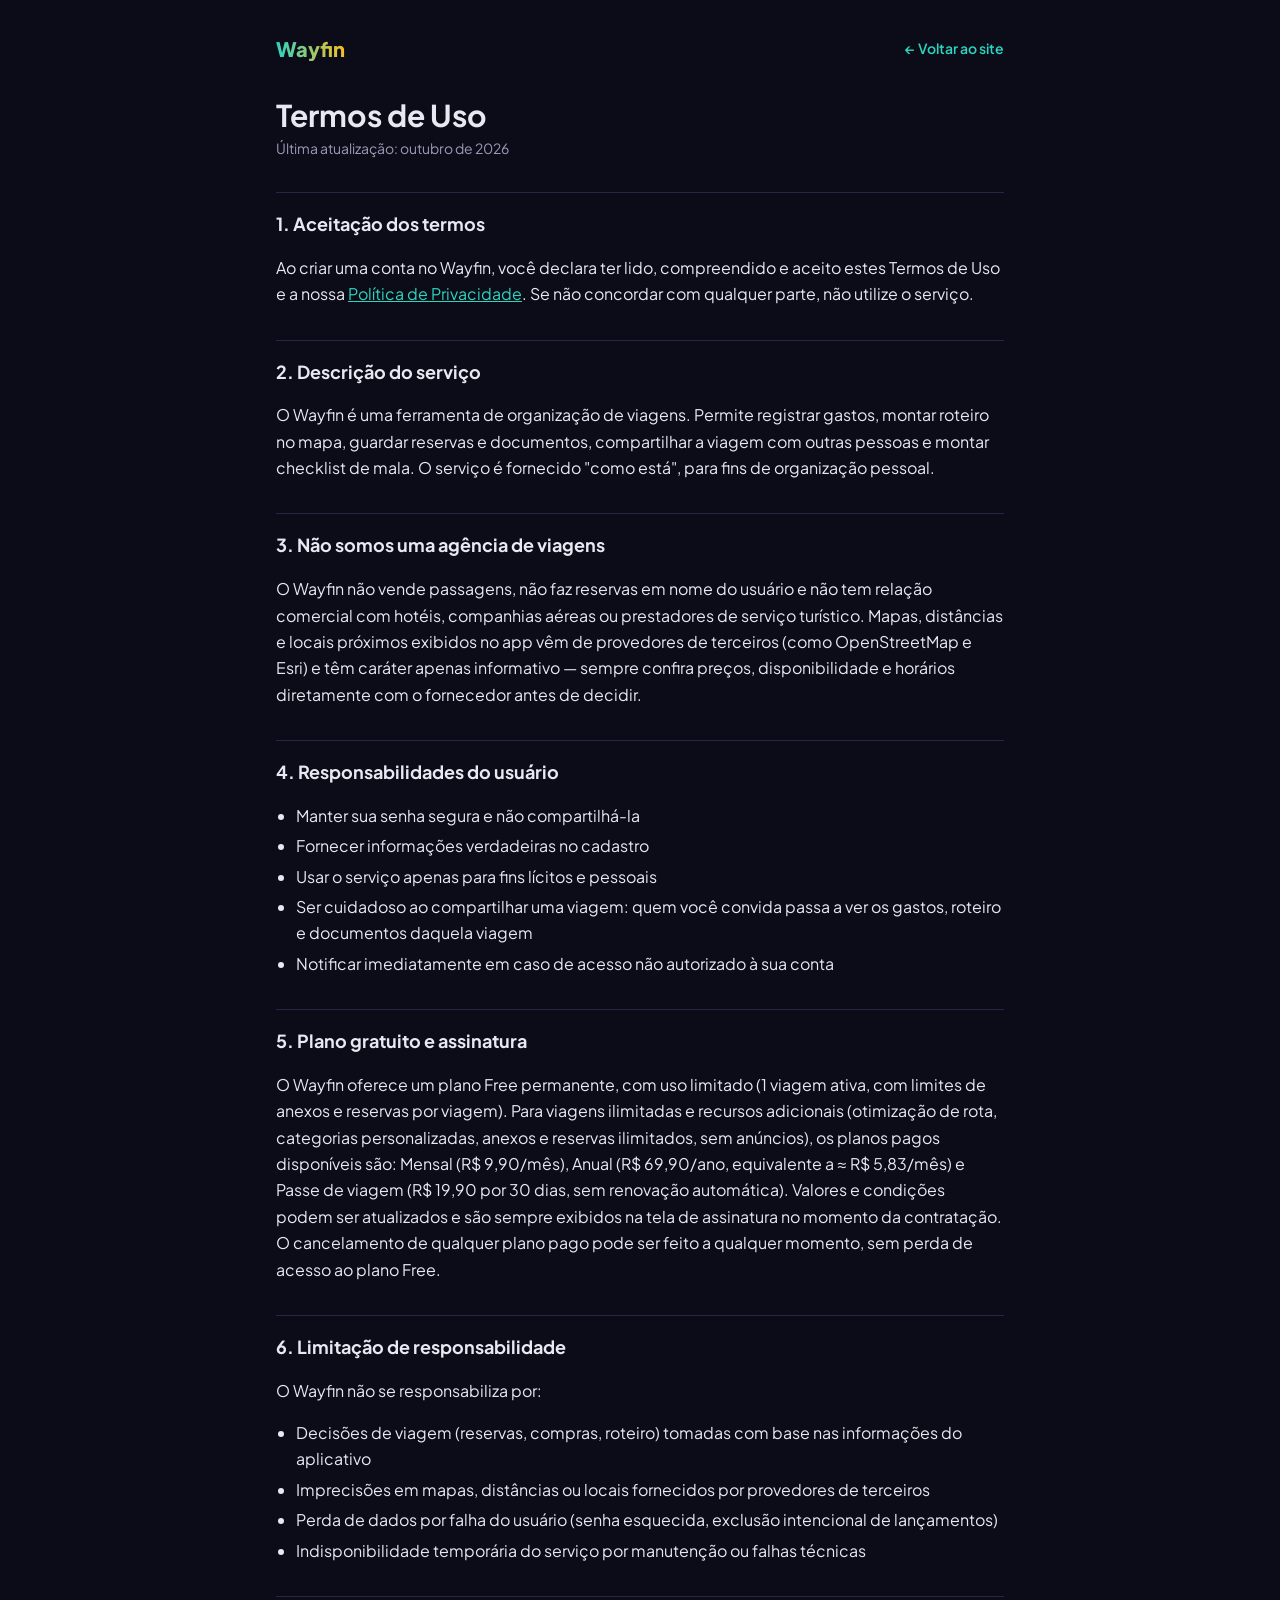
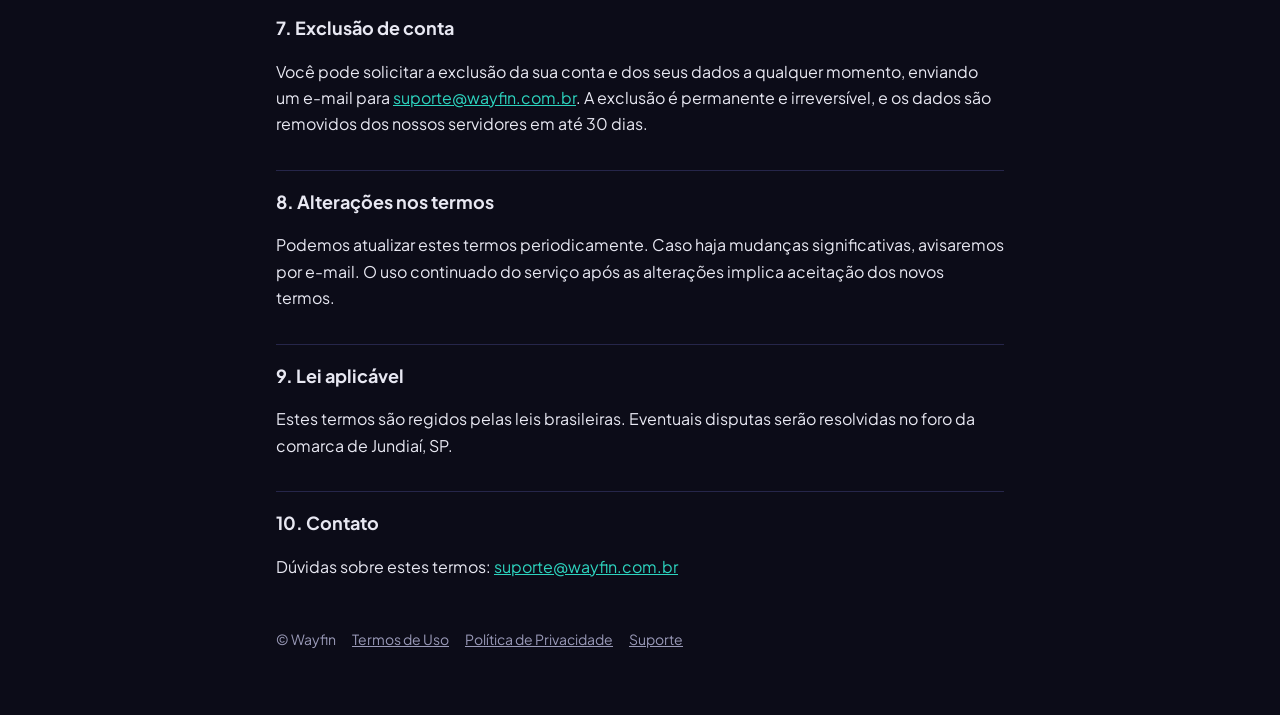
==== termos.html @ 3339730e "Add files via upload" ====
<!doctype html>
<html lang="pt-BR">
<head>
<meta charset="utf-8">
<meta name="viewport" content="width=device-width,initial-scale=1,viewport-fit=cover">
<meta name="theme-color" content="#0C0C18">
<title>Termos de Uso — Wayfin</title>
<meta name="description" content="Termos de Uso do Wayfin, ferramenta de organização de viagens.">
<link rel="canonical" href="https://wayfin.com.br/termos">
<link rel="preconnect" href="https://fonts.googleapis.com">
<link href="https://fonts.googleapis.com/css2?family=Plus+Jakarta+Sans:wght@400;600;800&display=swap" rel="stylesheet">
<style>
:root{--bg:#0C0C18;--sur:#14142a;--bor:#26264a;--tx:#e8e8f2;--mu:#9a9ab8;--teal:#2dd4bf;--amber:#fbbf24;--grd:linear-gradient(90deg,var(--teal),var(--amber))}
*{box-sizing:border-box}
body{margin:0;background:var(--bg);color:var(--tx);font:16px/1.65 'Plus Jakarta Sans',system-ui,sans-serif}
.wrap{max-width:760px;margin:0 auto;padding:32px 16px 64px}
header{display:flex;align-items:center;justify-content:space-between;gap:12px;margin-bottom:32px}
.brand{font-weight:800;font-size:20px;color:var(--tx);text-decoration:none}
.brand span{background:var(--grd);-webkit-background-clip:text;background-clip:text;color:transparent}
.back{color:var(--teal);text-decoration:none;font-weight:600;font-size:14px}
h1{font-size:30px;line-height:1.2;margin:0 0 4px}
.upd{color:var(--mu);font-size:14px;margin:0 0 28px}
h2{font-size:18px;margin:32px 0 8px;padding-top:16px;border-top:1px solid var(--bor)}
ul{padding-left:20px}
li{margin:4px 0}
a{color:var(--teal)}
footer{margin-top:48px;color:var(--mu);font-size:14px;display:flex;gap:16px;flex-wrap:wrap}
footer a{color:var(--mu)}
</style>
</head>
<body>
<div class="wrap">
<header>
  <a class="brand" href="/"><span>Wayfin</span></a>
  <a class="back" href="/">← Voltar ao site</a>
</header>

<h1>Termos de Uso</h1>
<p class="upd">Última atualização: outubro de 2026</p>

<h2>1. Aceitação dos termos</h2>
<p>Ao criar uma conta no Wayfin, você declara ter lido, compreendido e aceito estes Termos de Uso e a nossa <a href="/privacidade">Política de Privacidade</a>. Se não concordar com qualquer parte, não utilize o serviço.</p>

<h2>2. Descrição do serviço</h2>
<p>O Wayfin é uma ferramenta de organização de viagens. Permite registrar gastos, montar roteiro no mapa, guardar reservas e documentos, compartilhar a viagem com outras pessoas e montar checklist de mala. O serviço é fornecido "como está", para fins de organização pessoal.</p>

<h2>3. Não somos uma agência de viagens</h2>
<p>O Wayfin não vende passagens, não faz reservas em nome do usuário e não tem relação comercial com hotéis, companhias aéreas ou prestadores de serviço turístico. Mapas, distâncias e locais próximos exibidos no app vêm de provedores de terceiros (como OpenStreetMap e Esri) e têm caráter apenas informativo — sempre confira preços, disponibilidade e horários diretamente com o fornecedor antes de decidir.</p>

<h2>4. Responsabilidades do usuário</h2>
<ul>
  <li>Manter sua senha segura e não compartilhá-la</li>
  <li>Fornecer informações verdadeiras no cadastro</li>
  <li>Usar o serviço apenas para fins lícitos e pessoais</li>
  <li>Ser cuidadoso ao compartilhar uma viagem: quem você convida passa a ver os gastos, roteiro e documentos daquela viagem</li>
  <li>Notificar imediatamente em caso de acesso não autorizado à sua conta</li>
</ul>

<h2>5. Plano gratuito e assinatura</h2>
<p>O Wayfin oferece um plano Free permanente, com uso limitado (1 viagem ativa, com limites de anexos e reservas por viagem). Para viagens ilimitadas e recursos adicionais (otimização de rota, categorias personalizadas, anexos e reservas ilimitados, sem anúncios), os planos pagos disponíveis são: Mensal (R$ 9,90/mês), Anual (R$ 69,90/ano, equivalente a ≈ R$ 5,83/mês) e Passe de viagem (R$ 19,90 por 30 dias, sem renovação automática). Valores e condições podem ser atualizados e são sempre exibidos na tela de assinatura no momento da contratação. O cancelamento de qualquer plano pago pode ser feito a qualquer momento, sem perda de acesso ao plano Free.</p>

<h2>6. Limitação de responsabilidade</h2>
<p>O Wayfin não se responsabiliza por:</p>
<ul>
  <li>Decisões de viagem (reservas, compras, roteiro) tomadas com base nas informações do aplicativo</li>
  <li>Imprecisões em mapas, distâncias ou locais fornecidos por provedores de terceiros</li>
  <li>Perda de dados por falha do usuário (senha esquecida, exclusão intencional de lançamentos)</li>
  <li>Indisponibilidade temporária do serviço por manutenção ou falhas técnicas</li>
</ul>

<h2>7. Exclusão de conta</h2>
<p>Você pode solicitar a exclusão da sua conta e dos seus dados a qualquer momento, enviando um e-mail para <a href="mailto:suporte@wayfin.com.br">suporte@wayfin.com.br</a>. A exclusão é permanente e irreversível, e os dados são removidos dos nossos servidores em até 30 dias.</p>

<h2>8. Alterações nos termos</h2>
<p>Podemos atualizar estes termos periodicamente. Caso haja mudanças significativas, avisaremos por e-mail. O uso continuado do serviço após as alterações implica aceitação dos novos termos.</p>

<h2>9. Lei aplicável</h2>
<p>Estes termos são regidos pelas leis brasileiras. Eventuais disputas serão resolvidas no foro da comarca de Jundiaí, SP.</p>

<h2>10. Contato</h2>
<p>Dúvidas sobre estes termos: <a href="mailto:suporte@wayfin.com.br">suporte@wayfin.com.br</a></p>

<footer>
  <span>© Wayfin</span>
  <a href="/termos">Termos de Uso</a>
  <a href="/privacidade">Política de Privacidade</a>
  <a href="mailto:suporte@wayfin.com.br">Suporte</a>
</footer>
</div>
</body>
</html>
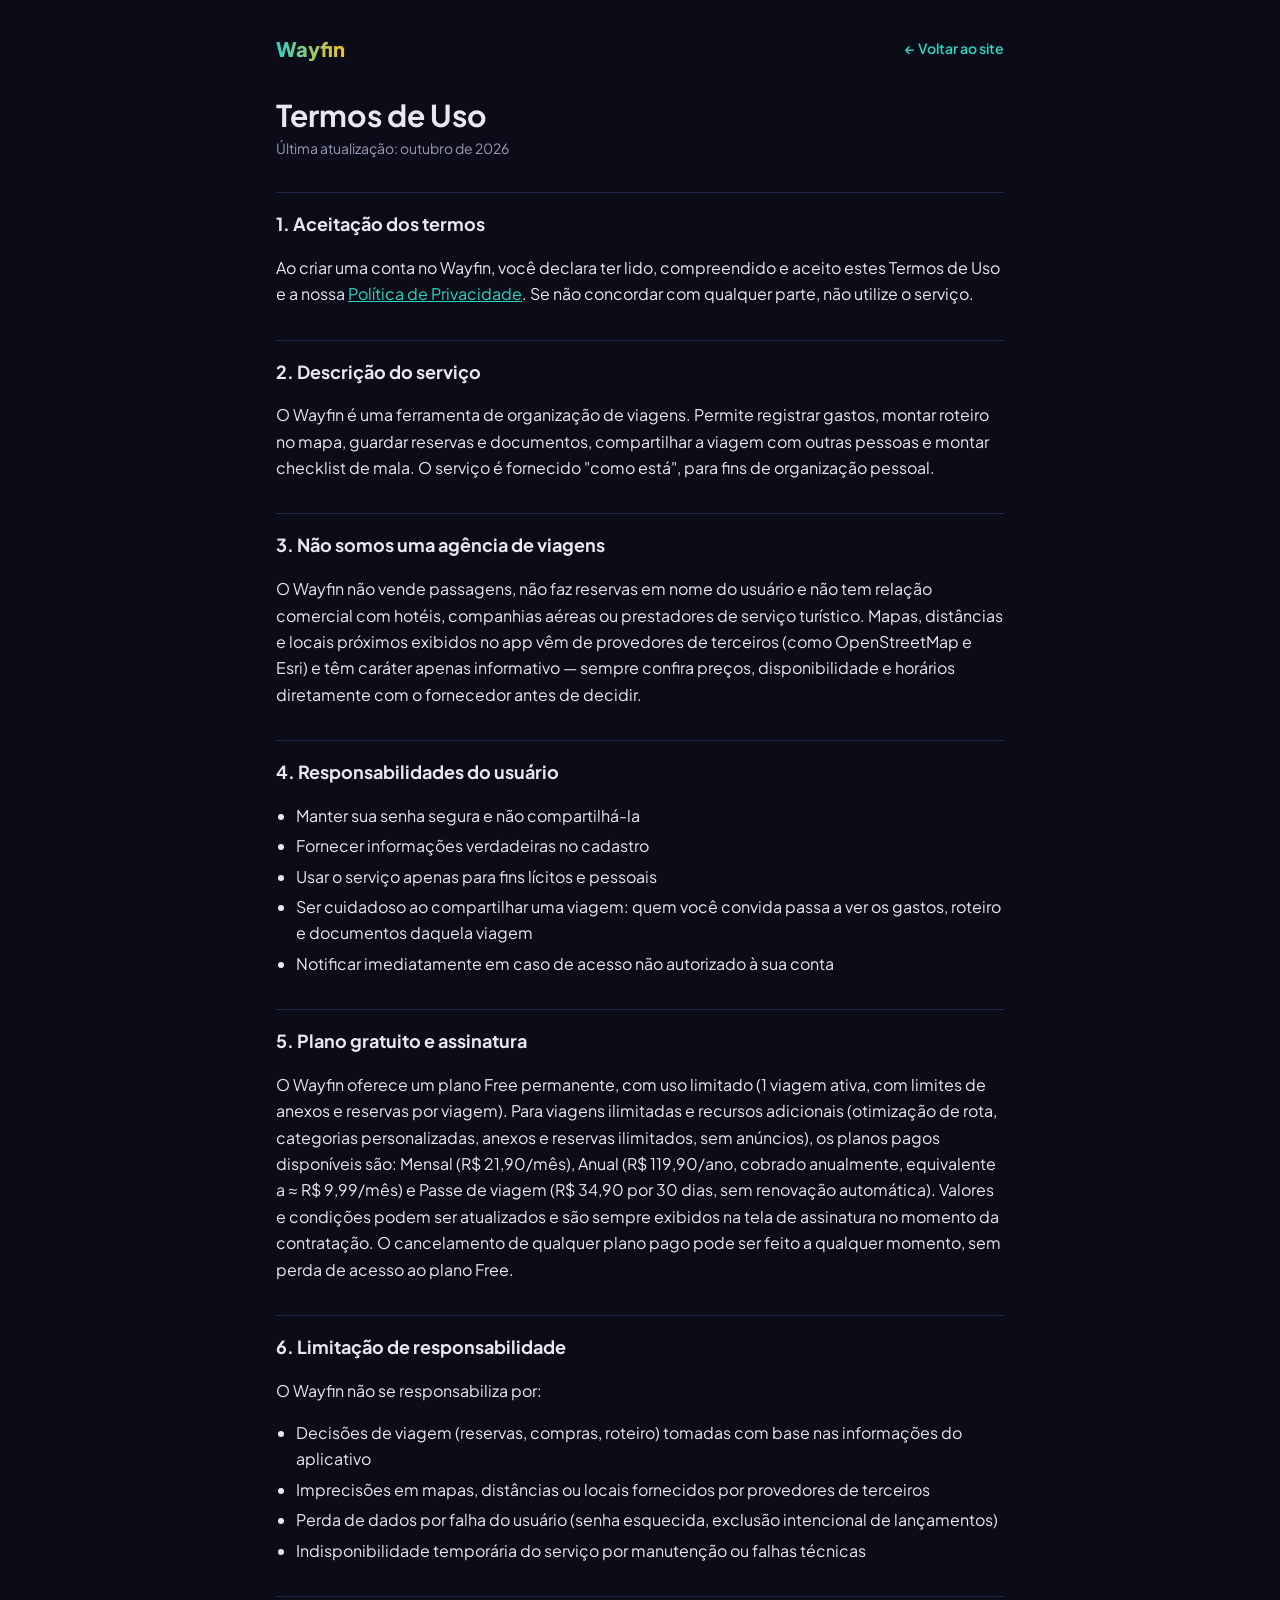
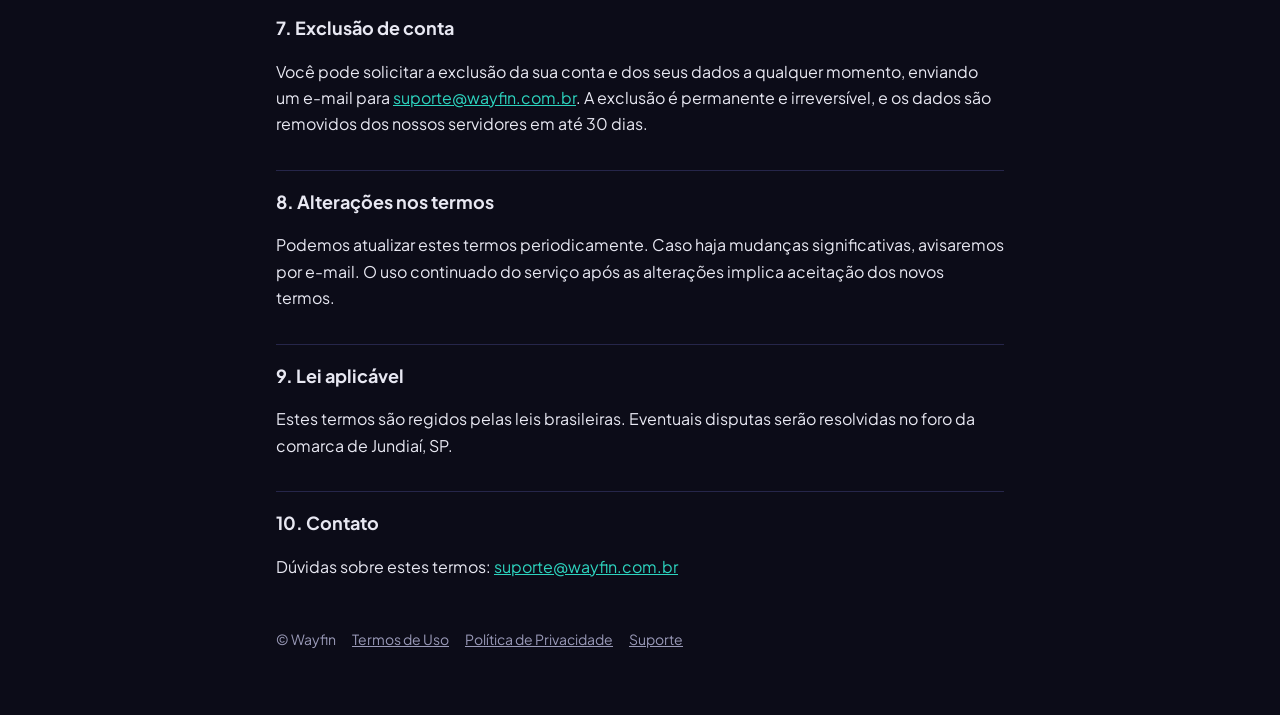
==== commit 2c09bee2: "Add files via upload" ====
--- a/termos.html
+++ b/termos.html
@@ -57,7 +57,7 @@
 </ul>
 
 <h2>5. Plano gratuito e assinatura</h2>
-<p>O Wayfin oferece um plano Free permanente, com uso limitado (1 viagem ativa, com limites de anexos e reservas por viagem). Para viagens ilimitadas e recursos adicionais (otimização de rota, categorias personalizadas, anexos e reservas ilimitados, sem anúncios), os planos pagos disponíveis são: Mensal (R$ 9,90/mês), Anual (R$ 69,90/ano, equivalente a ≈ R$ 5,83/mês) e Passe de viagem (R$ 19,90 por 30 dias, sem renovação automática). Valores e condições podem ser atualizados e são sempre exibidos na tela de assinatura no momento da contratação. O cancelamento de qualquer plano pago pode ser feito a qualquer momento, sem perda de acesso ao plano Free.</p>
+<p>O Wayfin oferece um plano Free permanente, com uso limitado (1 viagem ativa, com limites de anexos e reservas por viagem). Para viagens ilimitadas e recursos adicionais (otimização de rota, categorias personalizadas, anexos e reservas ilimitados, sem anúncios), os planos pagos disponíveis são: Mensal (R$ 21,90/mês), Anual (R$ 119,90/ano, cobrado anualmente, equivalente a ≈ R$ 9,99/mês) e Passe de viagem (R$ 34,90 por 30 dias, sem renovação automática). Valores e condições podem ser atualizados e são sempre exibidos na tela de assinatura no momento da contratação. O cancelamento de qualquer plano pago pode ser feito a qualquer momento, sem perda de acesso ao plano Free.</p>
 
 <h2>6. Limitação de responsabilidade</h2>
 <p>O Wayfin não se responsabiliza por:</p>
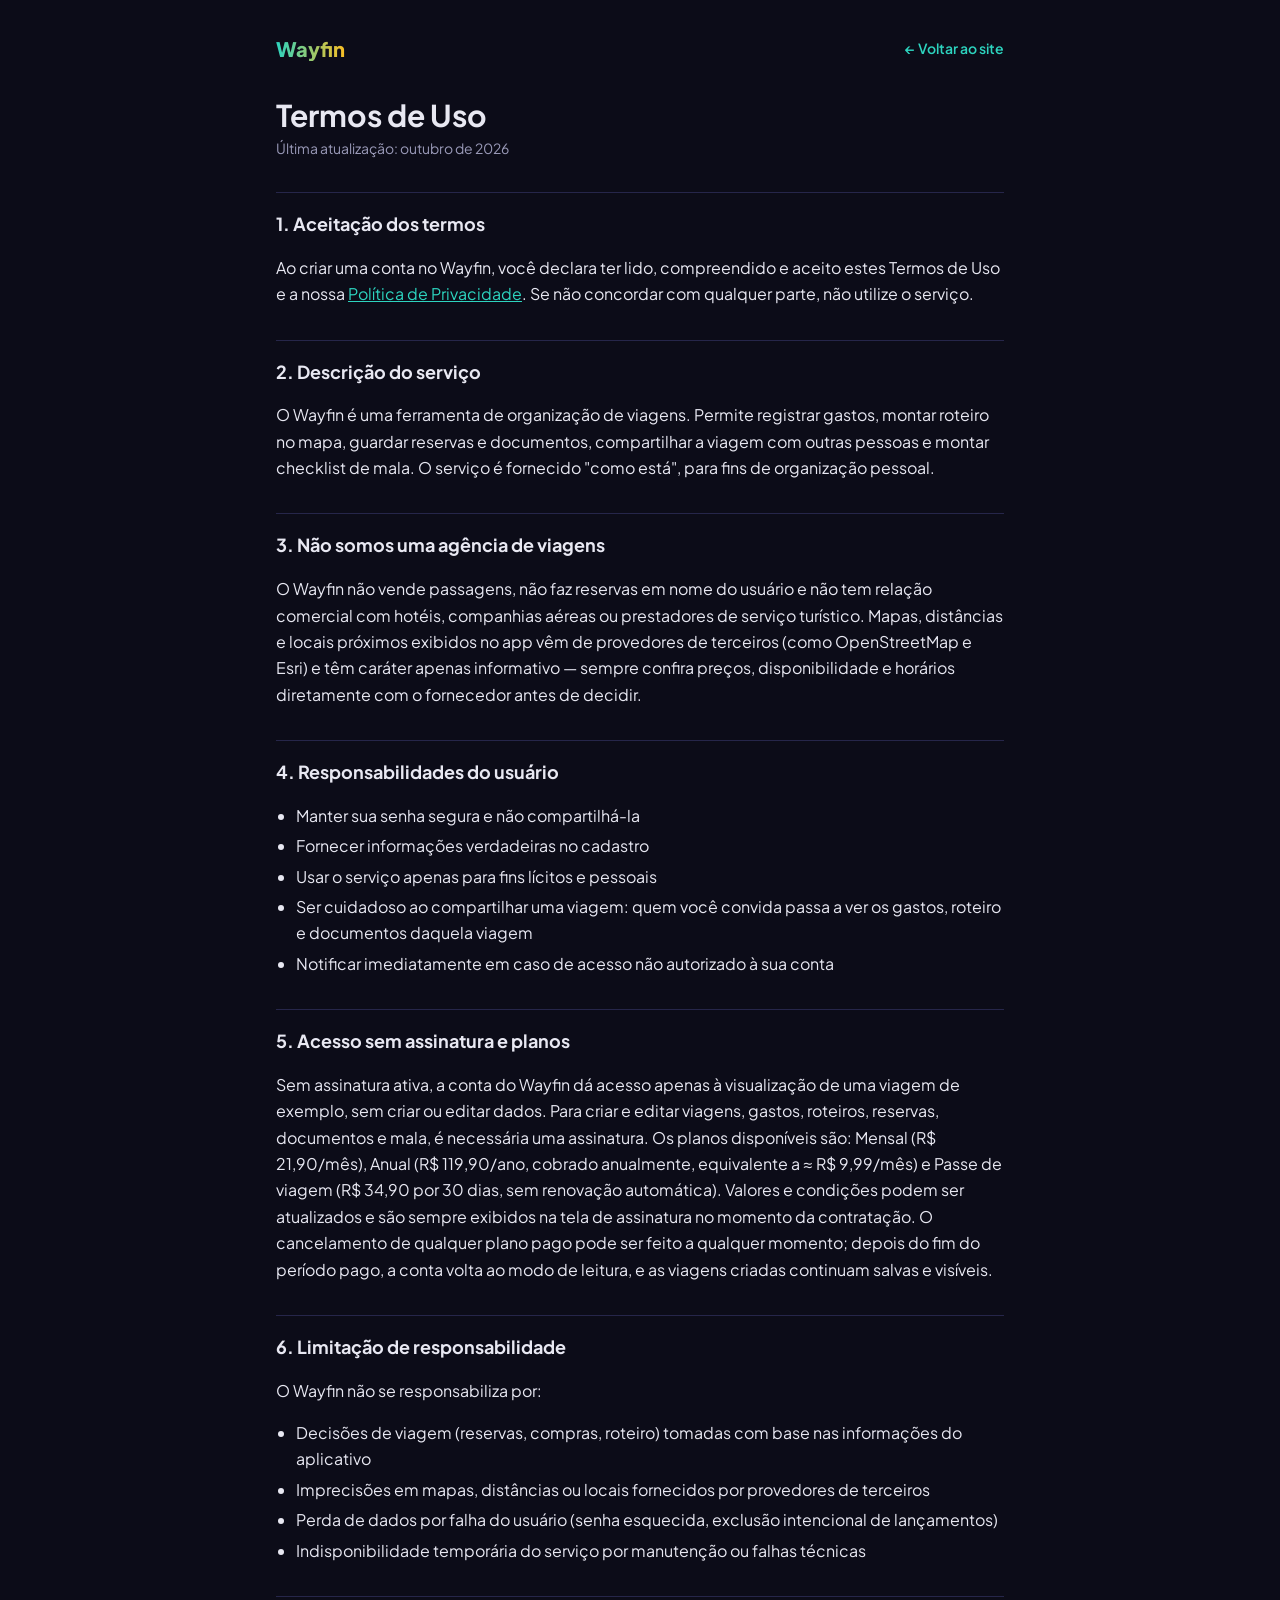
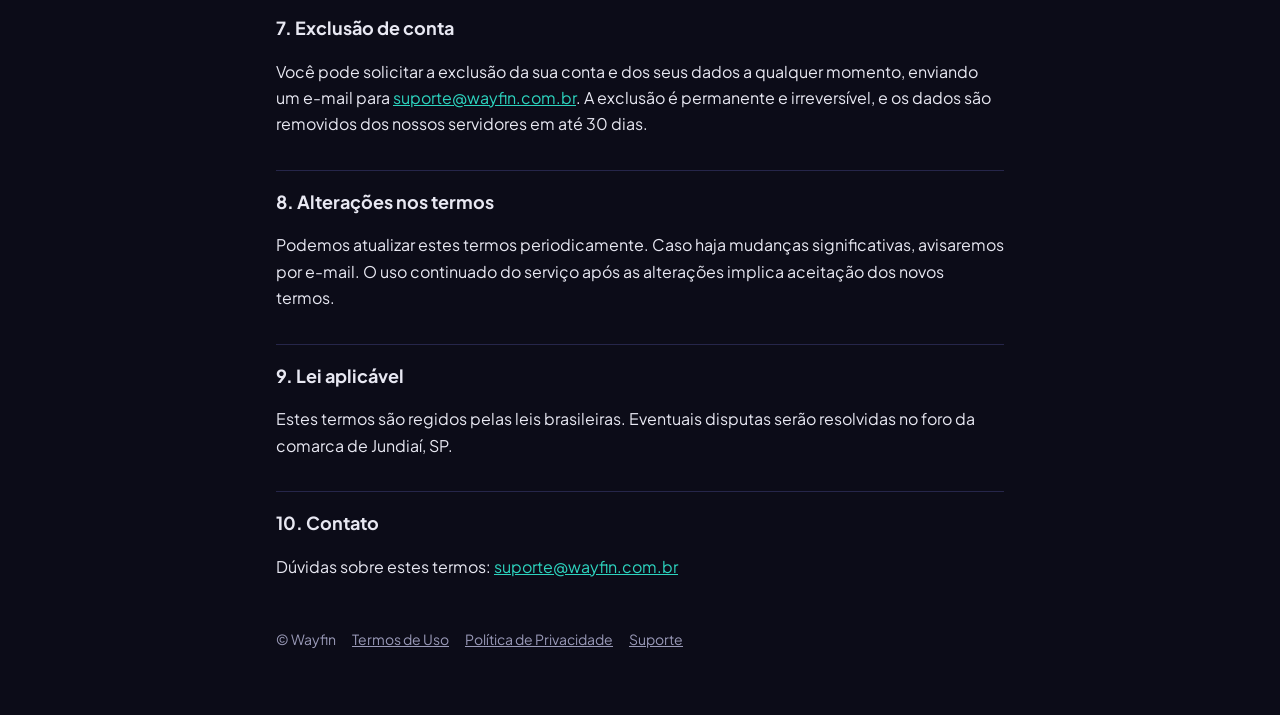
==== commit 94313ca8: "feat(planos): remove plano gratuito; sem assinatura o app só mostra a viagem de exemplo, em modo lei" ====
--- a/termos.html
+++ b/termos.html
@@ -56,8 +56,8 @@
   <li>Notificar imediatamente em caso de acesso não autorizado à sua conta</li>
 </ul>
 
-<h2>5. Plano gratuito e assinatura</h2>
-<p>O Wayfin oferece um plano Free permanente, com uso limitado (1 viagem ativa, com limites de anexos e reservas por viagem). Para viagens ilimitadas e recursos adicionais (otimização de rota, categorias personalizadas, anexos e reservas ilimitados, sem anúncios), os planos pagos disponíveis são: Mensal (R$ 21,90/mês), Anual (R$ 119,90/ano, cobrado anualmente, equivalente a ≈ R$ 9,99/mês) e Passe de viagem (R$ 34,90 por 30 dias, sem renovação automática). Valores e condições podem ser atualizados e são sempre exibidos na tela de assinatura no momento da contratação. O cancelamento de qualquer plano pago pode ser feito a qualquer momento, sem perda de acesso ao plano Free.</p>
+<h2>5. Acesso sem assinatura e planos</h2>
+<p>Sem assinatura ativa, a conta do Wayfin dá acesso apenas à visualização de uma viagem de exemplo, sem criar ou editar dados. Para criar e editar viagens, gastos, roteiros, reservas, documentos e mala, é necessária uma assinatura. Os planos disponíveis são: Mensal (R$ 21,90/mês), Anual (R$ 119,90/ano, cobrado anualmente, equivalente a ≈ R$ 9,99/mês) e Passe de viagem (R$ 34,90 por 30 dias, sem renovação automática). Valores e condições podem ser atualizados e são sempre exibidos na tela de assinatura no momento da contratação. O cancelamento de qualquer plano pago pode ser feito a qualquer momento; depois do fim do período pago, a conta volta ao modo de leitura, e as viagens criadas continuam salvas e visíveis.</p>
 
 <h2>6. Limitação de responsabilidade</h2>
 <p>O Wayfin não se responsabiliza por:</p>
